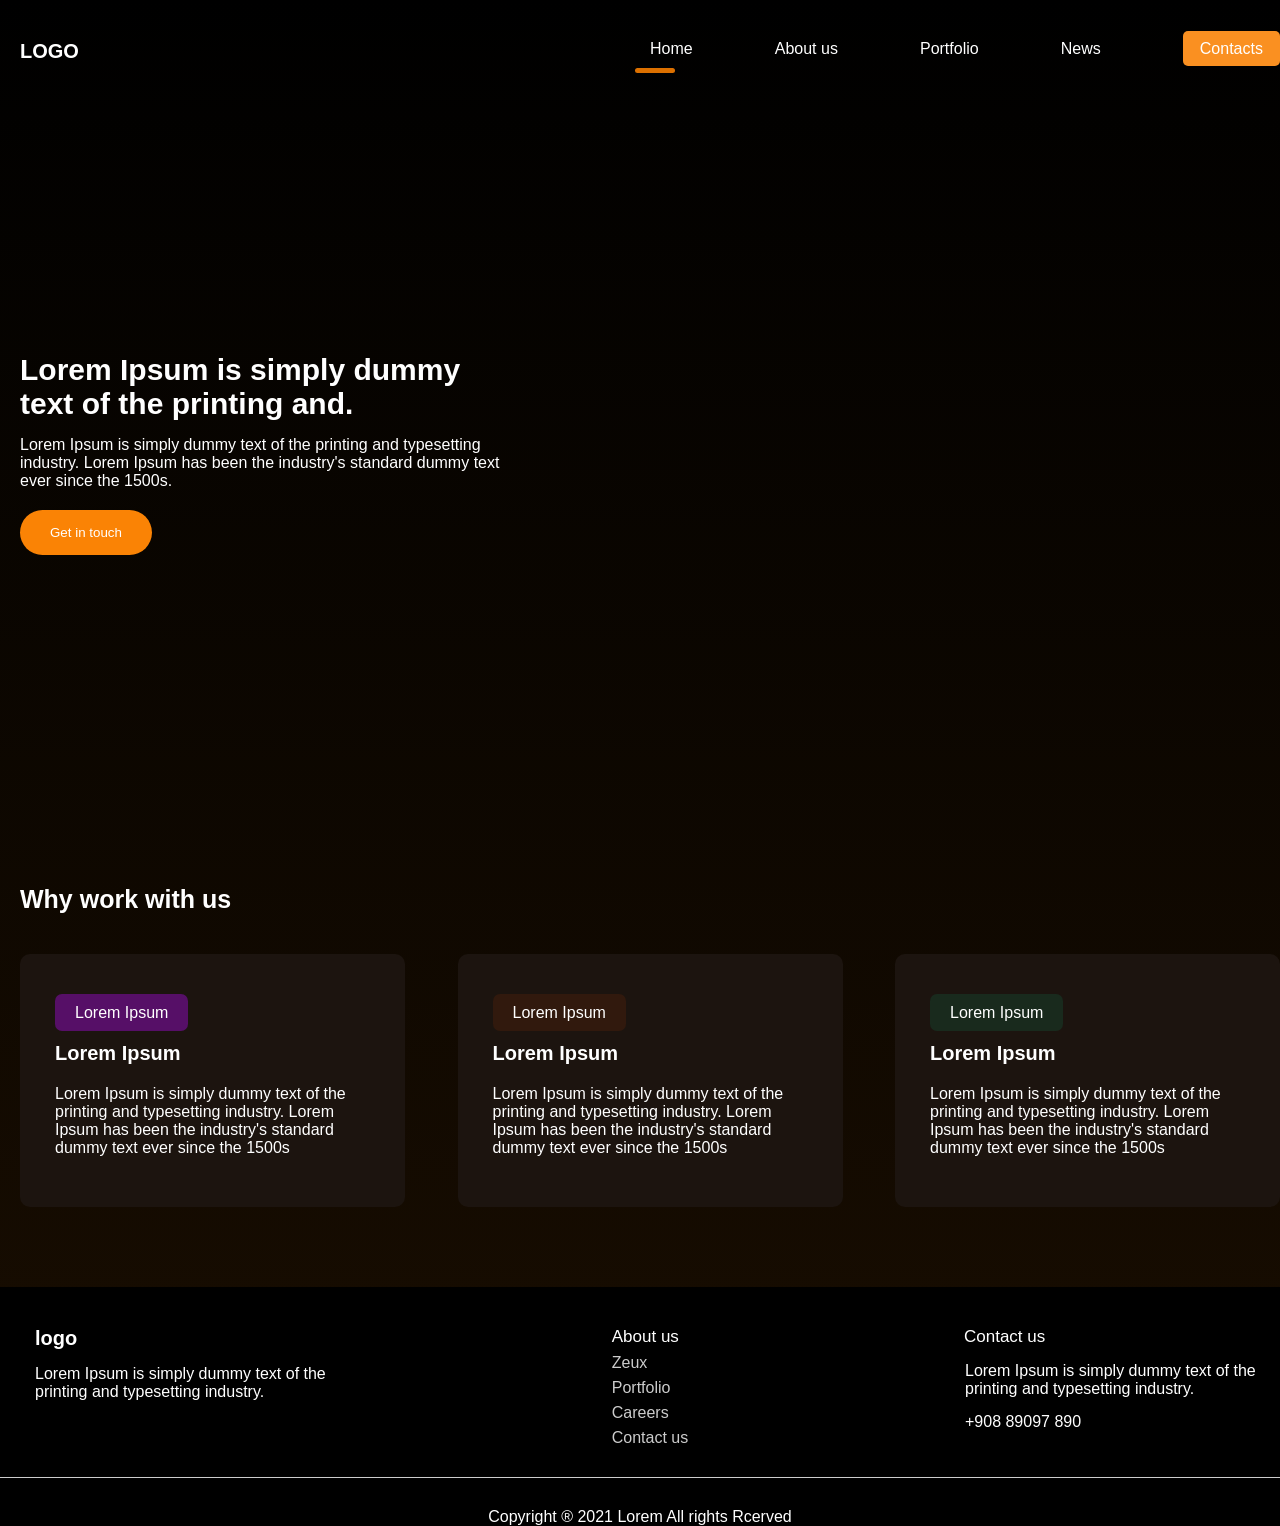
==== about.html @ 1804d72a "up" ====
<!DOCTYPE html>
<html lang="uk">
<head>
    <meta charset="UTF-8">
    <title>Me</title>
    <link rel="stylesheet" href="style.css">
</head>
<body>
<div class="wrapper">
    <header class="container">
        <span class="logo">logo</span>
        <nav>
            <ul>
                <li class="active"><a href="index.html">Home</a></li>
                <li><a href="about.html">About us</a></li>
                <li><a href="Portfolio.html">Portfolio</a></li>
                <li><a href="#">News</a></li>
                <li class="btn"><a href="contacts.html">Contacts</a></li>
            </ul>
        </nav>
    </header>

    <div class = "herro-about container">
        <div class = "info">
            <h1>Lorem Ipsum is simply dummy text of the printing and.</h1>
            <p>Lorem Ipsum is simply dummy text of the printing and typesetting industry. Lorem Ipsum has been the industry's standard dummy text ever since the 1500s.</p>
            <button class = "btn">Get in touch</button>
        </div>
        <img src="/img/Rectangle%206.png" alt="">
        <div class = "container word">
            <h2>Why work with us</h2>
            <div class = "blocks">
                <div class = "block">
                    <span class = "badge purpure">Lorem Ipsum</span>
                        <h3>Lorem Ipsum</h3>
                    <p>Lorem Ipsum is simply dummy text of the printing and typesetting industry. Lorem Ipsum has been the industry's standard dummy text ever since the 1500s</p>
                </div>
            <div class = "block">
                    <span class = "badge brown">Lorem Ipsum</span>
                        <h3>Lorem Ipsum</h3>
                    <p>Lorem Ipsum is simply dummy text of the printing and typesetting industry. Lorem Ipsum has been the industry's standard dummy text ever since the 1500s</p>
            </div>
                <div class = "block">
                    <span class = "badge green">Lorem Ipsum</span>
                        <h3>Lorem Ipsum</h3>
                    <p>Lorem Ipsum is simply dummy text of the printing and typesetting industry. Lorem Ipsum has been the industry's standard dummy text ever since the 1500s</p>
                </div>
            </div>
        </div>
    </div>
    <footer>
        <div class = "blocks container">
            <div>
                <span class="logo">logo</span>
                <p>Lorem Ipsum is simply dummy text of the printing and typesetting industry. </p>
            </div>
            <div>
                <h4>About us</h4>
                <ul>
                    <li>Zeux</li>
                    <li>Portfolio</li>
                    <li>Careers</li>
                    <li>Contact us</li>
                </ul>
            </div>
            <div class = "contact">
                <h4>Contact us</h4>
                <p>Lorem Ipsum is simply dummy text of the printing and typesetting industry. </p>
                <p>+908 89097 890</p>
            </div>
        </div>
        <hr>
        <p>Copyright ® 2021 Lorem All rights Rcerved</p>
    </footer>

</div>
</body>
</html>
---- style.css ----
body{
    font-family: 'Poppins', sans-serif;
    font-weight: 400;
    color: #fff;
    font-size: 16px;
    background: black;
}
*{
    margin: 0;
    padding: 0;
}

a{
    text-decoration: none;
}

img{
    max-width: 100%;
}

.wrapper{
    background: linear-gradient(180deg, rgba(0,0,0,1) 0%, rgba(26, 14, 1, 1) 100%);
    width: 100%;
    overflow-x: hidden;
}

.container{
    max-width: 1400px;
    margin: 0 auto;
    box-sizing: border-box;
    padding-top: 40px;
    padding-left: 20px;
}
.header{
    display: flex;
    justify-content: space-between;
    align-items: center;
    padding: 0 50px;
}

header .logo{
    text-transform: uppercase;
    font-size: 20px;
    font-weight: 800;
    padding-top: 20px;
}

.logo{
    padding-top: 50px;
}
header nav{
    float: right;
    width: 50%;
}

header nav ul{
    list-style: none;
    display: flex;
    justify-content: space-between;
    gap: 30px;
    width: 100%;
    z-index: 2;
    position: relative;
}

header nav ul li{
    display: inline-block;
}

header nav ul li a{
    color: white;
}

header nav ul li.active::after{
    content: '';
    display: block;
    width: 40px;
    height: 5px;
    background: #DC7000;
    border-radius: 10px;
    position: relative;
    top: 10px;
    left: -15px;
}
header nav ul li:not(.active):not(.btn) a:hover{
    border-bottom: 5px solid #DC7000;
}

header nav ul li.btn a, .email .block button{
    background: #FA9021;
    padding: 9px 17px;
    border-radius: 5px;
    transition: all 500ms ease;
}

header nav ul li.btn a:hover, .email .block button:hover{
    background: #a02604;
}

.hero--info {
    max-width: 500px;
    padding: 0 20px;
}


.hero{
    padding-bottom: 100px;
    position: relative;
    z-index: 1;
}

.herro--info{
    width: 400px;
    padding-top: 70px;

}

.herro--info h1{
    color: #ffffff;
    font-weight: 600;
    font-size: 40px;

}

.herro--info h2{
    color: #E87D0E;
    font-size: 20px;
    font-weight: 600;
    margin-bottom: 15px;
}

.herro--info p{
    font-weight: 1500;
    line-height: 170%;
    margin: 30px;

}

.herro--info .btn, .herro-about .info .btn{
    background: #FA8305;
    color: #fff;
    border-radius: 50px;
    padding: 15px 30px;
    border: 0;
    transition: all 500ms ease;
    margin-top: 20px;
}

.herro--info .btn:hover, .herro-about .info .btn:hover{
    cursor: pointer;
    transform: scale(1.1);
}

.hero img{
    position: absolute;
    top: -150px;
    right: 0;
    padding-top: 80px;
}

.trending{
    padding-top: 50px;
}

.trending h3{
    font-weight: 600;
    font-size: 31px;
}

.trending .see-all{
    color: white;
    background: #25211D;
    border-radius: 5px;
    padding: 12px 23px;
    float: right;
    display: block;
    transition: all 500ms ease;
}

.trending .see-all:hover{
    transform: scale(1.1);
}

.trending .games{
    display: flex;
    justify-content: space-between;
    width: 100%;
    padding: 50px 0;
}

.trending .games span{
    display: block;
    text-align: center;
    margin-top: 20px;
}

.trending .games span img{
    position: relative;
    top: 5px;
    margin-right: 7px;
}

.big_text {
    padding: 50px 0;
    font-size: 35px;
    font-weight: 600;
    text-align: center;
    width: 800px;
}

.banner {
    padding: 80px 0;
}

.banner h3{
    font-size: 30px;
    font-weight: 600;
    margin-bottom: 30px;
}

.banner p{
    line-height: 170%;
    margin-bottom: 30px;
    width: 550px;
}

.banner img {
    width: 100%;
    margin-bottom: 30px;
}

.features{
    background: url("/img/Rectangle 5.png") no-repeat center center fixed;
    background-size: cover;
    padding: 80px 0;
}

.features h1{
    margin-bottom: 20px;
    text-align: center;
    max-width: 800px;
    margin-left: auto;
    margin-right: auto;
}

.features .text p{
    text-align: center;
    max-width: 800px;
    margin-left: 285px;
    margin-top: 30px;
    margin-bottom: 80px;
    font-size: 13px;
}

.features .info{
    display: flex;
    justify-content: center;
    flex-wrap: wrap;
}

.features .info .block{
    text-align: center;
    width: 20%;
    margin: 30px 2%;
}

.features .info .block img{
    margin-bottom: 15px;
}

.features .info{
    display: flex;
    justify-content: center;
    flex-wrap: wrap;
}

.features .info .block{
    text-align: center;
    width: 25%;
    margin: 20px 0;
}

.projects{
    padding: 100px 0;
}

.projects h3{
    font-size: 30px;
    text-align: center;
}

.projects p{
    margin: 40px 0;
    text-align: center;
}

.projects .images {
    display: flex;
    justify-content: space-around;
    margin-bottom: 25px;
}

.projects .see-all{
    color: white;
    background: #25211D;
    border-radius: 5px;
    padding: 12px 23px;
    float: left;
    display: block;
    transition: all 500ms ease;
    margin-left: 660px;
    margin-top: 30px;
}

.projects .see-all:hover{
    transform: scale(1.1);
}

.email{
    padding-bottom: 120px;
}

.email h3{
    margin-top: 60px;
    font-size:  30px;
}

.email .block{
    background: #1C140F;
    margin-top: 30px;
    border-radius: 10px;
    padding: 40px 3%;
    width: 94%;
    display: flex;
    justify-content: space-between;
    align-items: center;
}

.email .block h4{
    font-size: 30px;
    font-weight: 500;
    margin-bottom: 5px;
}

.email .block p{
    width: 500px;
    margin-top: 20px;
    margin-bottom: 30px;
}

.email .block input{
    background: white;
    outline: none;
    bobrder: 0;
    border-radius: 5px;
    width: 380px;
    font-family: 'Poppins', sans-serif;
    font-weight: 400;
    height: 32px;
    position: relative;
    right: -90px;
    z-index: 1;
    padding-right: 100px;
}

.email .block input::placeholder{
    color: #898989;
}

.email .block button{
    cursor: pointer;
    border: 0;
    z-index: 2;
    position: relative;
    color: white;
}
.herro-about {
    position: relative;
}
.herro-about img{
    position: absolute;
    right: -110px;
    top: +70px;
    border-radius: 10px;
}
.word{
    padding: 80px 0;
}

.word h2{
    font-size: 25px;
    margin-bottom: 40px;
}

.word .blocks{
    display: flex;
    justify-content: space-between;
}

.word .blocks .block{
    width: 25%;
    border-radius: 10px;
    padding: 50px 35px;
    background: #1C140F;
}
.word .blocks .block h3{
    font-size: 20px;
    margin: 20px 0;
}
.word .blocks .block .badge{
    border-radius: 7px;
    padding: 10px 20px;
}
.word .blocks .block .purpure{
    background: #560F67;
}

.word .blocks .block .brown{
    background: #31190D;
}

.word .blocks .block .green{
    background: #192A1D;
}
.herro-about .info{
    width: 100%;
    padding: 250px 0;
}

.herro-about .info p{
    width: 500px;
}
.herro-about .info h1{
    margin-bottom: 15px;
    font-size: 30px;
    width: 500px;
}

.herro-about .info .btv{
    margin-top: 20px;
}

.hero-contacts h1{
    text-align: center;
    margin-top: 70px;
    margin-bottom: 30px;
    font-size: 33px;
}

.hero-contacts p{
    text-align: center;
}

.hero-contacts img{
    width: 80%;
    margin: 80px 130px;
}

.feedback{
    padding: 70px 70px;
    background: #1C140F;
}
.feedback h2{
    text-align: center;
    font-size: 30px;
    font-weight: 500;
}

.feedback p{
    text-align: center;
    margin-top: 10px;
}

.feedback form{
    margin: 80px auto;
    width: 600px;
}

.feedback form .inline{
    display: flex;
    justify-content: space-between;
}
.feedback form .inline>div{
    width: 50%;
}

.feedback form lable{
    color: #4F4F4F;
    font-size: 14px;
    width: 90%;
}
.feedback form .email1{
    width: 90%;
}
.feedback form input,
.feedback form textarea{
    background: #2C2420;
    border-radius: 10px;
    border: 1px solid #CECECE;
    display: block;
    padding: 15px 10px;
    outline: none;
    color: #fff;
    margin-bottom: 20px;
    margin-top: 7px;
    width: 80%;
}
.feedback form textarea{
    resize: none;
    height: 200px;
}

.feedback form button{
    background: #DC7000;
    border-radius: 5px;
    border: 0;
    float: right;
    cursor: pointer;
    color: #fff;
    padding: 15px 35px;
    margin: 0 40px;
}
.feedback form button:hover{
    background: #b01414;
}
.feedback form .one-line{
    width: 90%;
}
.starter {
    text-align: center;
    padding-top: 110px;
}
.starter .z{
    color: #DC7000;
}
.starter .z:hover{
    color: #a02604;
}
.starter .col{
    margin-left: 10px;
}
.starter .main{
    margin: 30px auto;
}
.starter .main p{
    margin: 25px 30px;
}
.starter .blocks{
    display: flex;
    background: #1C140F;
    width: 55%;
    border-radius: 10px;
    padding: 70px 35px;
    margin-left: 350px;
}
.starter .blocks .block1{
    border-right: 2px solid #CECECE;
    display: flex;
    width: 60%;
    margin-left: 80px;
}
.starter .blocks .vertical-line{
    display: flex;
}
.starter .blocks .block1 div{
    margin-left: 20px;
}
.starter .blocks .block3 div h2{
    margin-left: -20px;
}
.starter .blocks .block2 div h2{
    margin-left: -27px;
}
.starter .blocks .block1 div h2{
    margin-left: -7px;
}
.starter .blocks .block2{
    border-right: 1px solid #CECECE;
    display: flex;
    width: 60%;
    margin-left: 80px;
}

.starter .blocks .block2 div{
    margin-left: 20px;
}

.starter .blocks .block3{
    display: flex;
    width: 60%;
    margin-left: 80px;
}
.starter .blocks .block3 div{
    margin-left: 20px;
    display: block;
}

.center .block1{
    display: flex;
    width: 100%;
    margin: 120px 270px;
}
.center .block1 .block{
    margin-left: 50px;

}
.center .block1 .block l{
    display: flex;
    margin-top: 30px;
}
.center .block1 .block l img{
    margin-right: 10px;
}
.center .block1 h1{
    font-size: 27px;
    line-height: 40px;
    width: 50%;
}
.center .block1 p{
    width: 60%;
    margin-top: 20px;
    font-size: 14px;
    color: #ffffff;
}

.center .block2 {
    display: flex;
    width: 69%;
    margin-top: 140px;
    padding-left: 270px;
}
.center .block2 .block h2{
    font-size: 30px;
    line-height: 40px;
}

.center .block2 p{
    width: 70%;
    margin-bottom: 20px;
    margin-top: 40px;
    font-size: 17px;
}
.center .block2 h2{
    width: 70%;
}
git add .
.center .block2 button{
    background: #DC7000;
    color: #fff;
    margin-right: 600px;
    margin-top: 50px;
    padding: 13px 40px;
    white-space: nowrap;
}

.center .block2 button:hover{
    background: #b01414;
}
footer{
    background: black;
}

footer .blocks{
    display: flex;
    justify-content: space-between;
}

footer .blocks p{
    width: 300px;
    margin: 15px;
}
footer .blocks h4{
    font-weight: 500;
    font-size: 17px;
}

footer .blocks .contact h4{
    margin-left: 14px;
}
footer .blocks ul{
    list-style: none;
}

footer .blocks ul li{
    margin-top: 7px;
    opacity: 0.8;
}
footer .blocks .logo{
    font-size: 20px;
    margin-left: 15px;
    font-weight: bold;
}

footer hr{
    margin: 30px 0;
    border: 0;
    height: 0.8px;
    background: #ccc;
}

footer > p{
    text-align: center;
}
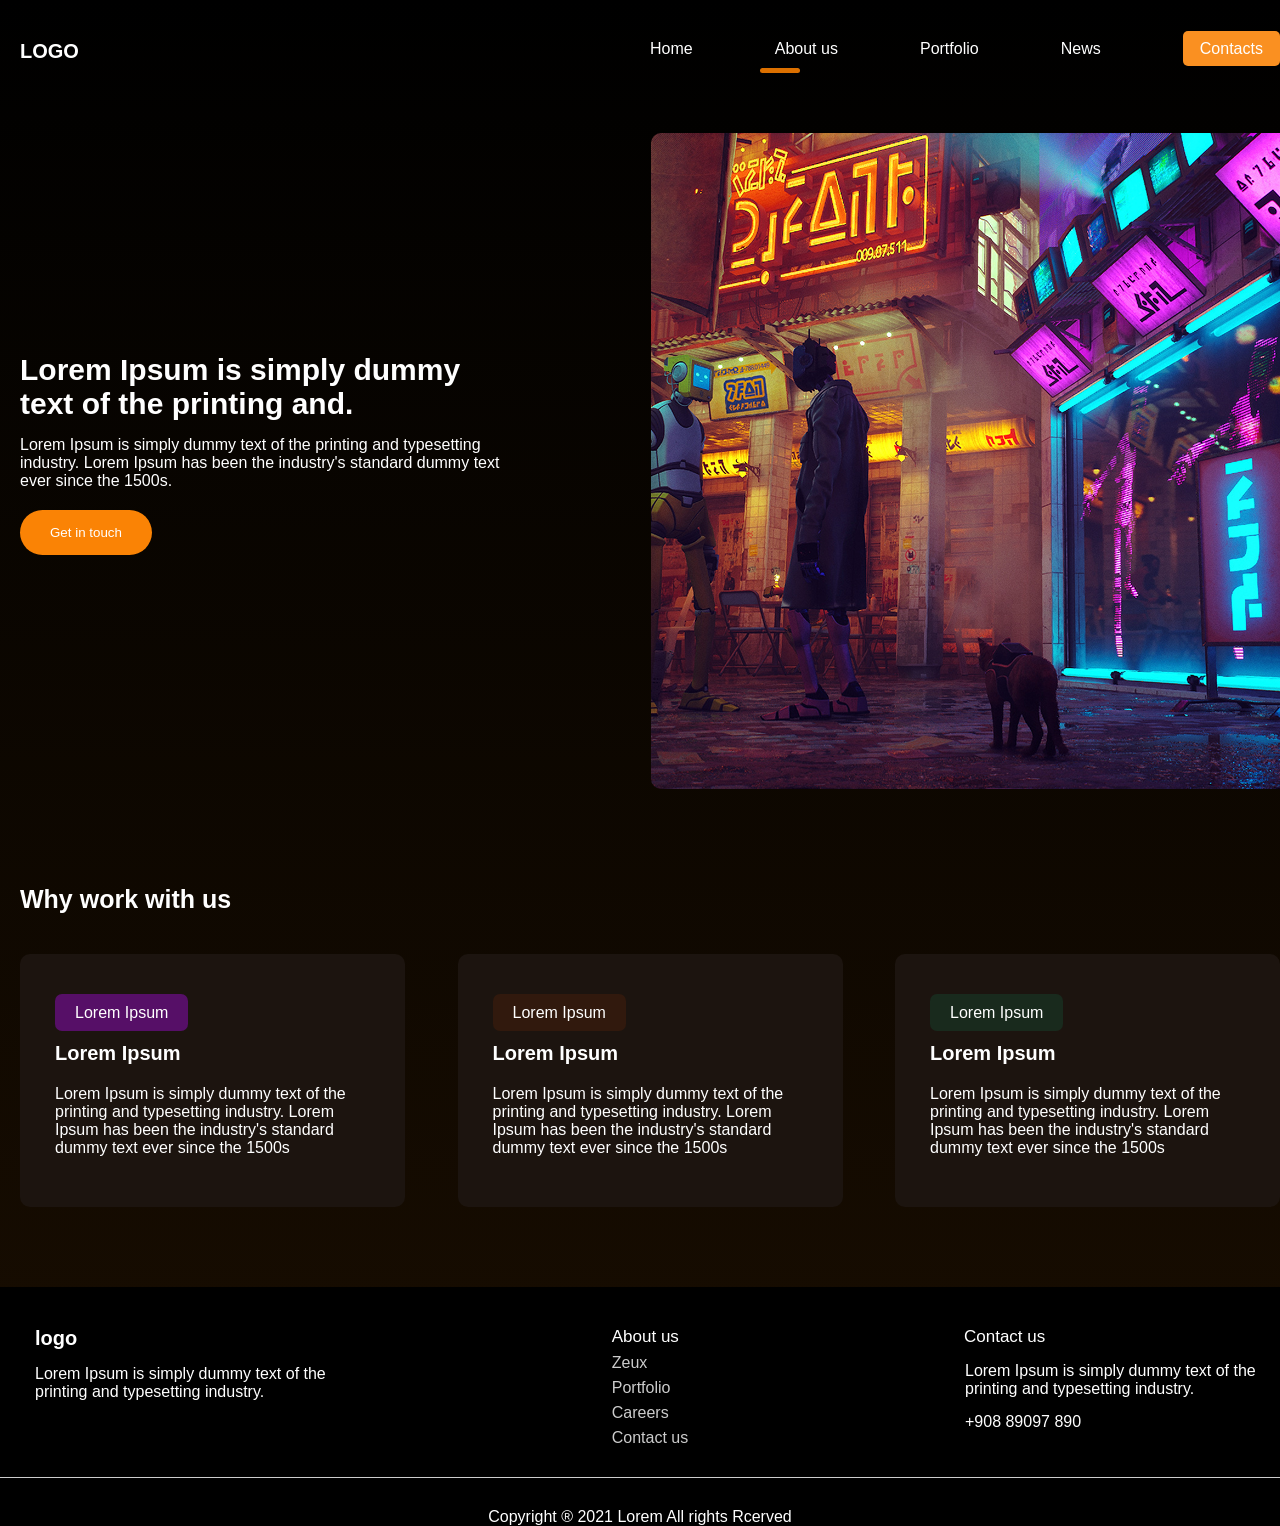
==== commit 19c1dfcb: "Merge remote-tracking branch 'origin/master'" ====
--- a/about.html
+++ b/about.html
@@ -11,8 +11,8 @@
         <span class="logo">logo</span>
         <nav>
             <ul>
-                <li class="active"><a href="index.html">Home</a></li>
-                <li><a href="about.html">About us</a></li>
+                <li><a href="index.html">Home</a></li>
+                <li class="active"><a href="about.html">About us</a></li>
                 <li><a href="Portfolio.html">Portfolio</a></li>
                 <li><a href="#">News</a></li>
                 <li class="btn"><a href="contacts.html">Contacts</a></li>
@@ -26,7 +26,7 @@
             <p>Lorem Ipsum is simply dummy text of the printing and typesetting industry. Lorem Ipsum has been the industry's standard dummy text ever since the 1500s.</p>
             <button class = "btn">Get in touch</button>
         </div>
-        <img src="/img/Rectangle%206.png" alt="">
+        <img src="Rectangle-6.png" alt="">
         <div class = "container word">
             <h2>Why work with us</h2>
             <div class = "blocks">
--- a/style.css
+++ b/style.css
@@ -230,7 +230,7 @@
 }
 
 .features{
-    background: url("/img/Rectangle 5.png") no-repeat center center fixed;
+    background: url("Rectangle-5.png") no-repeat center center fixed;
     background-size: cover;
     padding: 80px 0;
 }
@@ -361,6 +361,7 @@
     right: -90px;
     z-index: 1;
     padding-right: 100px;
+    padding-top: 0.5px;
 }
 
 .email .block input::placeholder{
@@ -624,8 +625,8 @@
 }
 
 .center .block2 {
-    display: flex;
-    width: 69%;
+    width: 60%;
+    display: flex;
     margin-top: 140px;
     padding-left: 270px;
 }
@@ -633,17 +634,20 @@
     font-size: 30px;
     line-height: 40px;
 }
-
+.center .block2 img{
+    margin-left: -30px;
+}
 .center .block2 p{
     width: 70%;
     margin-bottom: 20px;
     margin-top: 40px;
     font-size: 17px;
+    line-height: 22px;
 }
 .center .block2 h2{
     width: 70%;
 }
-git add .
+
 .center .block2 button{
     background: #DC7000;
     color: #fff;
@@ -656,6 +660,37 @@
 .center .block2 button:hover{
     background: #b01414;
 }
+
+.center .block3{
+    display: flex;
+    width: 86%;
+    padding-left: 270px;
+    margin-top: 150px;
+}
+
+.center .block3 .block{
+    margin-left: 110px;
+}
+.center .block3 p{
+    width: 70%;
+    margin-bottom: 20px;
+    margin-top: 40px;
+    font-size: 17px;
+    line-height: 25px;
+}
+
+.center .block3 button{
+    background: #DC7000;
+    color: #fff;
+    margin-right: 600px;
+    margin-top: 190px;
+    padding: 13px 40px;
+    white-space: nowrap;
+}
+
+.center .block3 button:hover{
+    background: #b01414;
+}
 footer{
     background: black;
 }
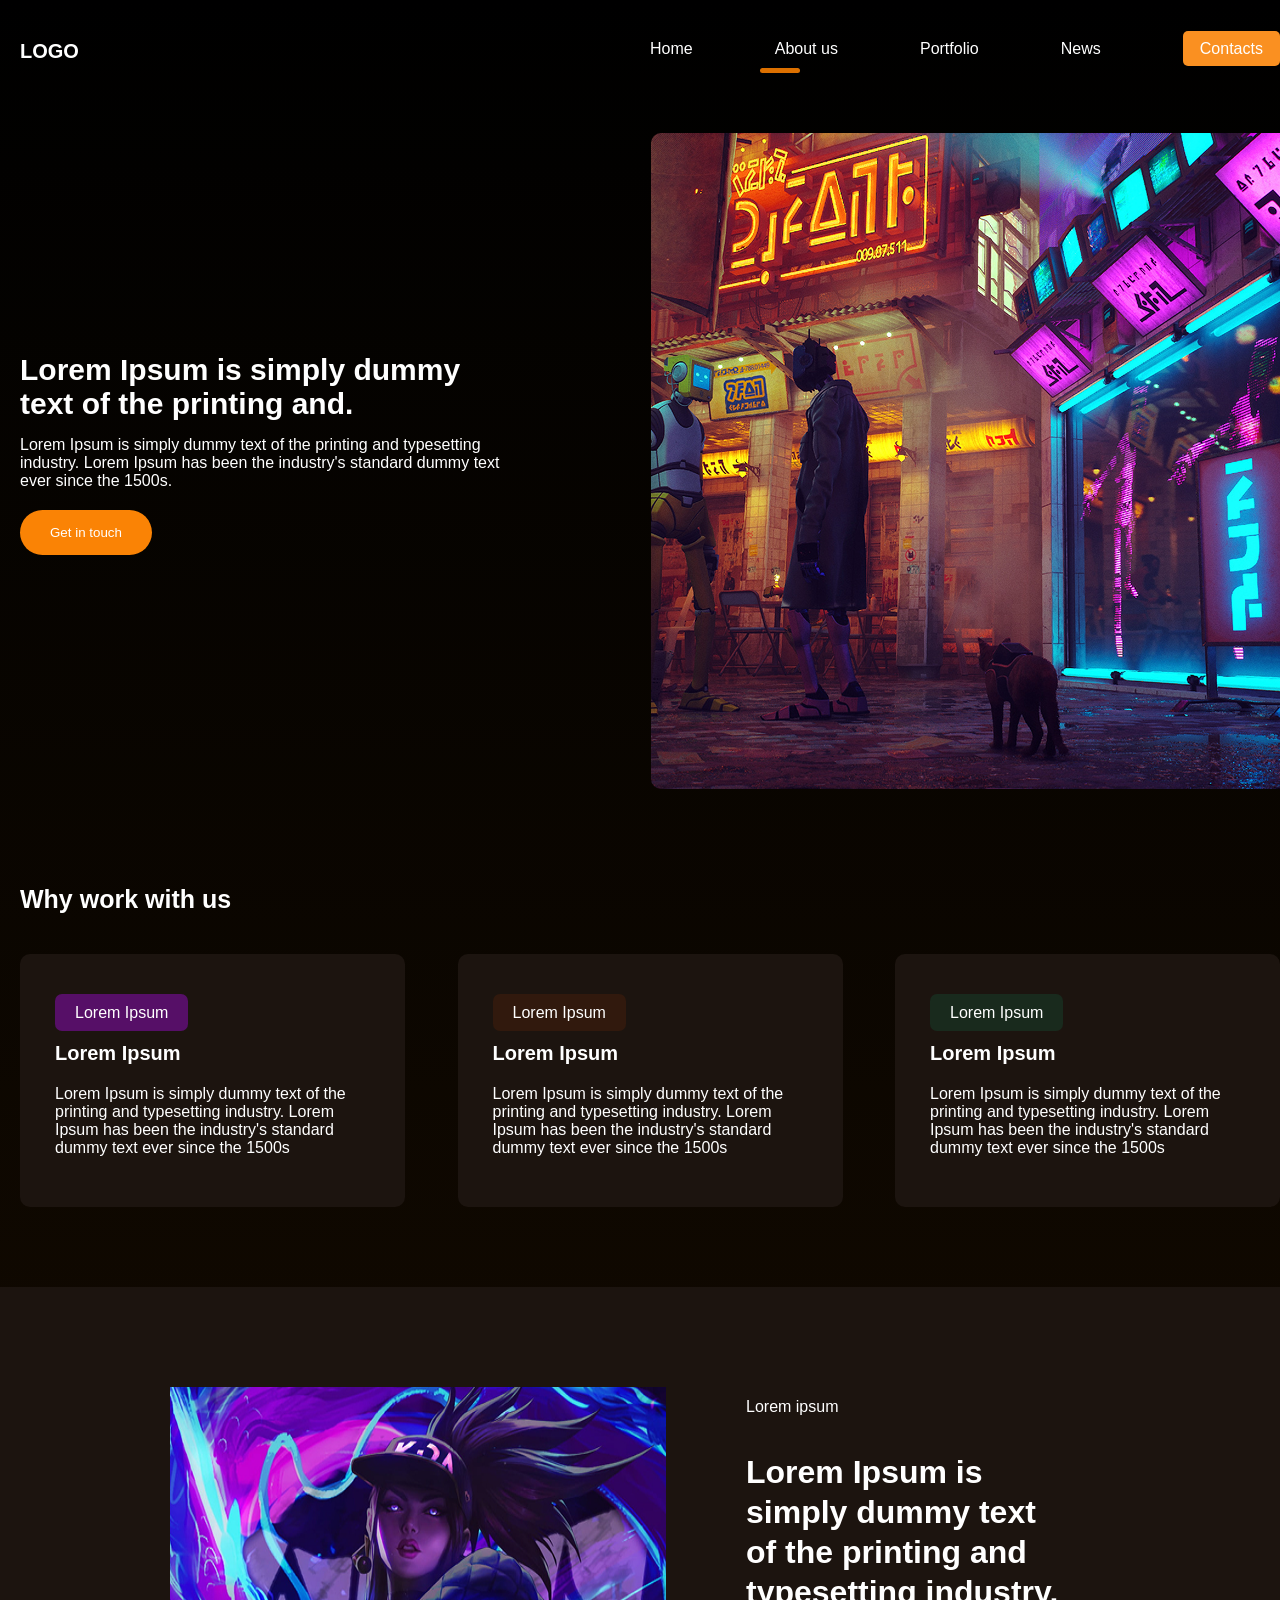
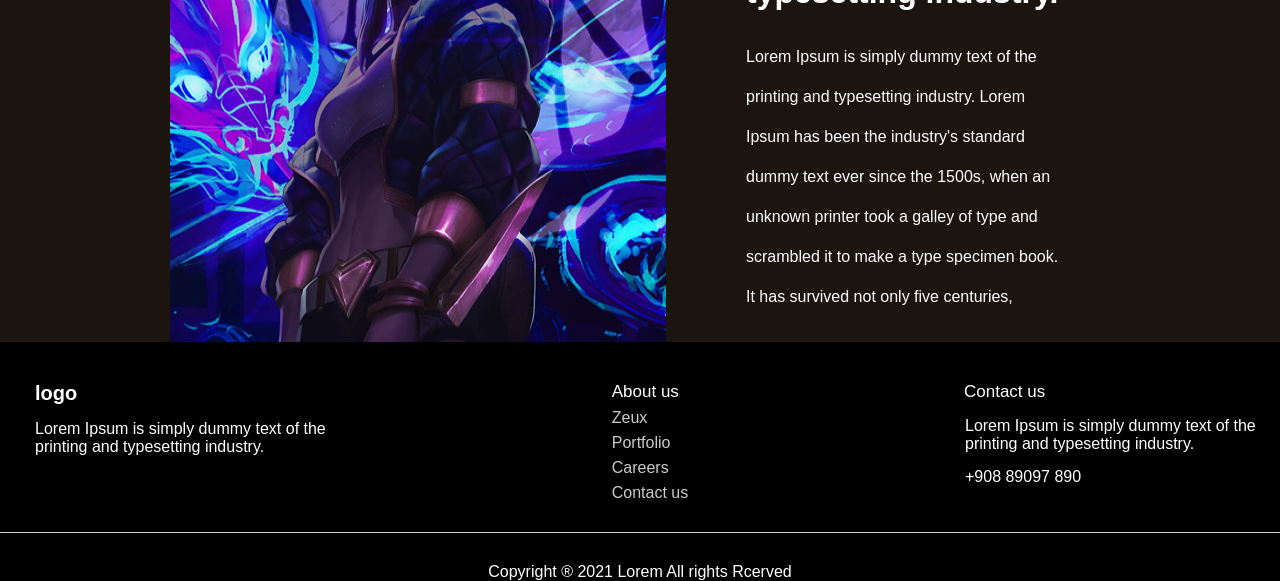
==== commit c7124f9f: "Merge remote-tracking branch 'origin/master'" ====
--- a/about.html
+++ b/about.html
@@ -26,27 +26,40 @@
             <p>Lorem Ipsum is simply dummy text of the printing and typesetting industry. Lorem Ipsum has been the industry's standard dummy text ever since the 1500s.</p>
             <button class = "btn">Get in touch</button>
         </div>
-        <img src="Rectangle-6.png" alt="">
+        <img src="/img/Rectangle-6.png" alt="">
         <div class = "container word">
             <h2>Why work with us</h2>
             <div class = "blocks">
                 <div class = "block">
                     <span class = "badge purpure">Lorem Ipsum</span>
-                        <h3>Lorem Ipsum</h3>
+                    <h3>Lorem Ipsum</h3>
                     <p>Lorem Ipsum is simply dummy text of the printing and typesetting industry. Lorem Ipsum has been the industry's standard dummy text ever since the 1500s</p>
                 </div>
-            <div class = "block">
+                <div class = "block">
                     <span class = "badge brown">Lorem Ipsum</span>
-                        <h3>Lorem Ipsum</h3>
+                    <h3>Lorem Ipsum</h3>
                     <p>Lorem Ipsum is simply dummy text of the printing and typesetting industry. Lorem Ipsum has been the industry's standard dummy text ever since the 1500s</p>
-            </div>
+                </div>
                 <div class = "block">
                     <span class = "badge green">Lorem Ipsum</span>
-                        <h3>Lorem Ipsum</h3>
+                    <h3>Lorem Ipsum</h3>
                     <p>Lorem Ipsum is simply dummy text of the printing and typesetting industry. Lorem Ipsum has been the industry's standard dummy text ever since the 1500s</p>
                 </div>
             </div>
         </div>
+    </div>
+    <div class = "content next">
+        <div class="center">
+        <img src="/img/Rectangle-28.png">
+        <div class = "text">
+            <p>Lorem ipsum</p>
+            <h1>Lorem Ipsum is simply dummy text of the printing and typesetting industry. </h1>
+            <p>Lorem Ipsum is simply dummy text of the printing and typesetting industry. Lorem Ipsum has been the industry's standard dummy text ever since the 1500s, when an unknown printer took a galley of type and scrambled it to make a type specimen book. It has survived not only five centuries,</p>
+        </div>
+        </div>
+    </div>
+    <div class = "content Team">
+
     </div>
     <footer>
         <div class = "blocks container">
--- a/style.css
+++ b/style.css
@@ -230,7 +230,7 @@
 }
 
 .features{
-    background: url("Rectangle-5.png") no-repeat center center fixed;
+    background: url("/img/Rectangle-5.png") no-repeat center center fixed;
     background-size: cover;
     padding: 80px 0;
 }
@@ -691,6 +691,29 @@
 .center .block3 button:hover{
     background: #b01414;
 }
+
+.next {
+    width: 100%;
+    background: #1C140F;
+    padding-left: 20px;
+}
+.next .center{
+    padding-left: 150px;
+    padding-top: 100px;
+    display: flex;
+    width: 70%;
+}
+
+.next .center .text{
+    margin-left: 80px;
+    line-height: 40px;
+}
+.next .center .text h8,
+.next .center .text p,
+.next .center .text h1{
+    margin-bottom: 25px;
+}
+
 footer{
     background: black;
 }
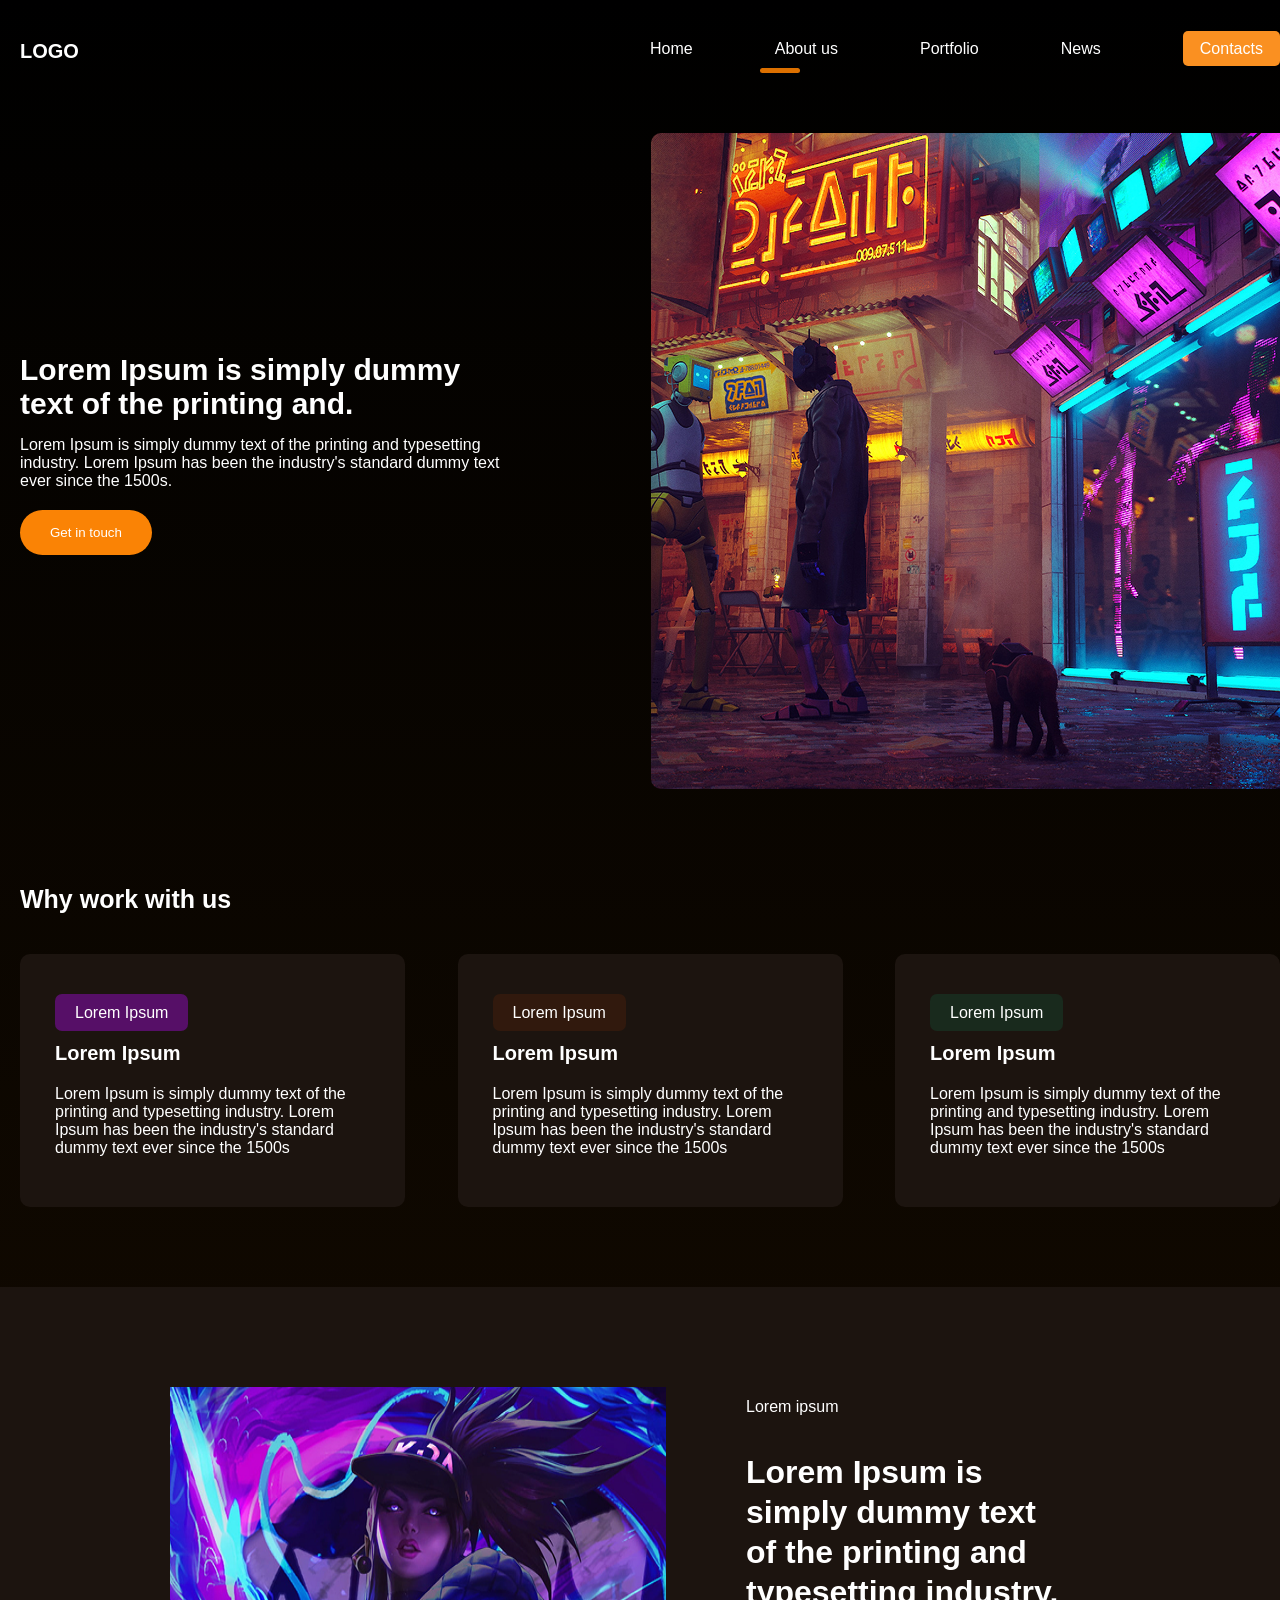
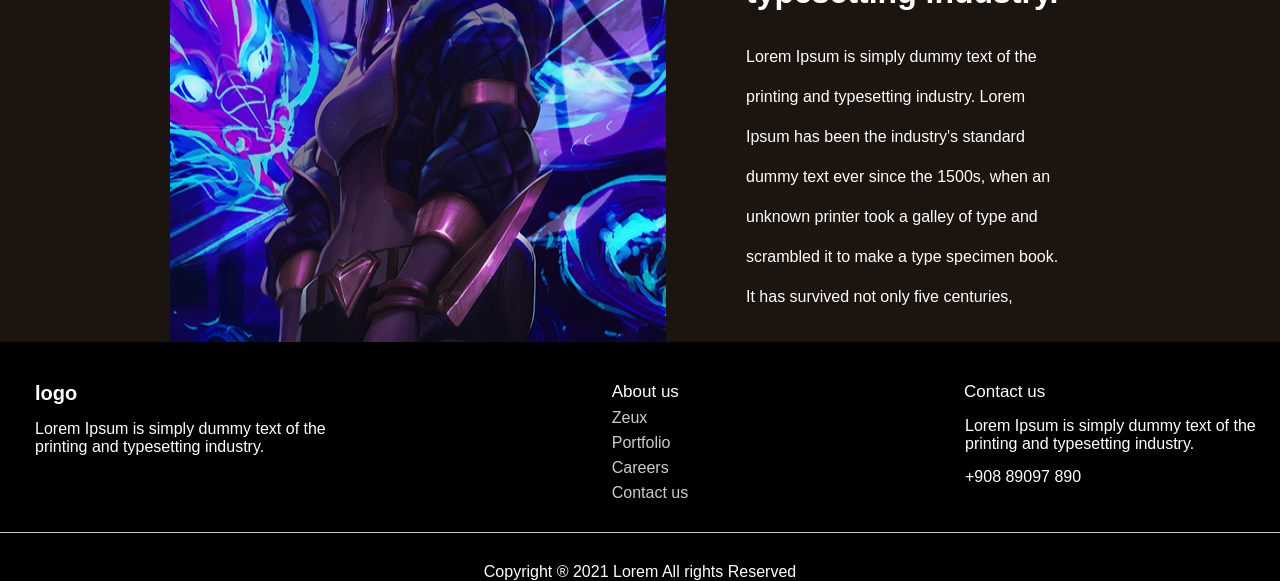
==== commit 5a009855: "Merge remote-tracking branch 'origin/master'" ====
--- a/about.html
+++ b/about.html
@@ -20,49 +20,52 @@
         </nav>
     </header>
 
-    <div class = "herro-about container">
-        <div class = "info">
+    <div class="herro-about container">
+        <div class="info">
             <h1>Lorem Ipsum is simply dummy text of the printing and.</h1>
             <p>Lorem Ipsum is simply dummy text of the printing and typesetting industry. Lorem Ipsum has been the industry's standard dummy text ever since the 1500s.</p>
-            <button class = "btn">Get in touch</button>
+            <button class="btn">Get in touch</button>
         </div>
-        <img src="/img/Rectangle-6.png" alt="">
-        <div class = "container word">
+        <img src="./img/Rectangle-6.png" alt="">
+
+        <div class="container word">
             <h2>Why work with us</h2>
-            <div class = "blocks">
-                <div class = "block">
-                    <span class = "badge purpure">Lorem Ipsum</span>
+            <div class="blocks">
+                <div class="block">
+                    <span class="badge purpure">Lorem Ipsum</span>
                     <h3>Lorem Ipsum</h3>
                     <p>Lorem Ipsum is simply dummy text of the printing and typesetting industry. Lorem Ipsum has been the industry's standard dummy text ever since the 1500s</p>
                 </div>
-                <div class = "block">
-                    <span class = "badge brown">Lorem Ipsum</span>
+                <div class="block">
+                    <span class="badge brown">Lorem Ipsum</span>
                     <h3>Lorem Ipsum</h3>
                     <p>Lorem Ipsum is simply dummy text of the printing and typesetting industry. Lorem Ipsum has been the industry's standard dummy text ever since the 1500s</p>
                 </div>
-                <div class = "block">
-                    <span class = "badge green">Lorem Ipsum</span>
+                <div class="block">
+                    <span class="badge green">Lorem Ipsum</span>
                     <h3>Lorem Ipsum</h3>
                     <p>Lorem Ipsum is simply dummy text of the printing and typesetting industry. Lorem Ipsum has been the industry's standard dummy text ever since the 1500s</p>
                 </div>
             </div>
         </div>
     </div>
-    <div class = "content next">
+
+    <div class="content next">
         <div class="center">
-        <img src="/img/Rectangle-28.png">
-        <div class = "text">
-            <p>Lorem ipsum</p>
-            <h1>Lorem Ipsum is simply dummy text of the printing and typesetting industry. </h1>
-            <p>Lorem Ipsum is simply dummy text of the printing and typesetting industry. Lorem Ipsum has been the industry's standard dummy text ever since the 1500s, when an unknown printer took a galley of type and scrambled it to make a type specimen book. It has survived not only five centuries,</p>
-        </div>
+            <img src="./img/Rectangle-28.png" alt="">
+            <div class="text">
+                <p>Lorem ipsum</p>
+                <h1>Lorem Ipsum is simply dummy text of the printing and typesetting industry. </h1>
+                <p>Lorem Ipsum is simply dummy text of the printing and typesetting industry. Lorem Ipsum has been the industry's standard dummy text ever since the 1500s, when an unknown printer took a galley of type and scrambled it to make a type specimen book. It has survived not only five centuries,</p>
+            </div>
         </div>
     </div>
-    <div class = "content Team">
 
+    <div class="content Team">
     </div>
+
     <footer>
-        <div class = "blocks container">
+        <div class="blocks container">
             <div>
                 <span class="logo">logo</span>
                 <p>Lorem Ipsum is simply dummy text of the printing and typesetting industry. </p>
@@ -76,16 +79,15 @@
                     <li>Contact us</li>
                 </ul>
             </div>
-            <div class = "contact">
+            <div class="contact">
                 <h4>Contact us</h4>
                 <p>Lorem Ipsum is simply dummy text of the printing and typesetting industry. </p>
                 <p>+908 89097 890</p>
             </div>
         </div>
         <hr>
-        <p>Copyright ® 2021 Lorem All rights Rcerved</p>
+        <p>Copyright ® 2021 Lorem All rights Reserved</p>
     </footer>
-
 </div>
 </body>
 </html>
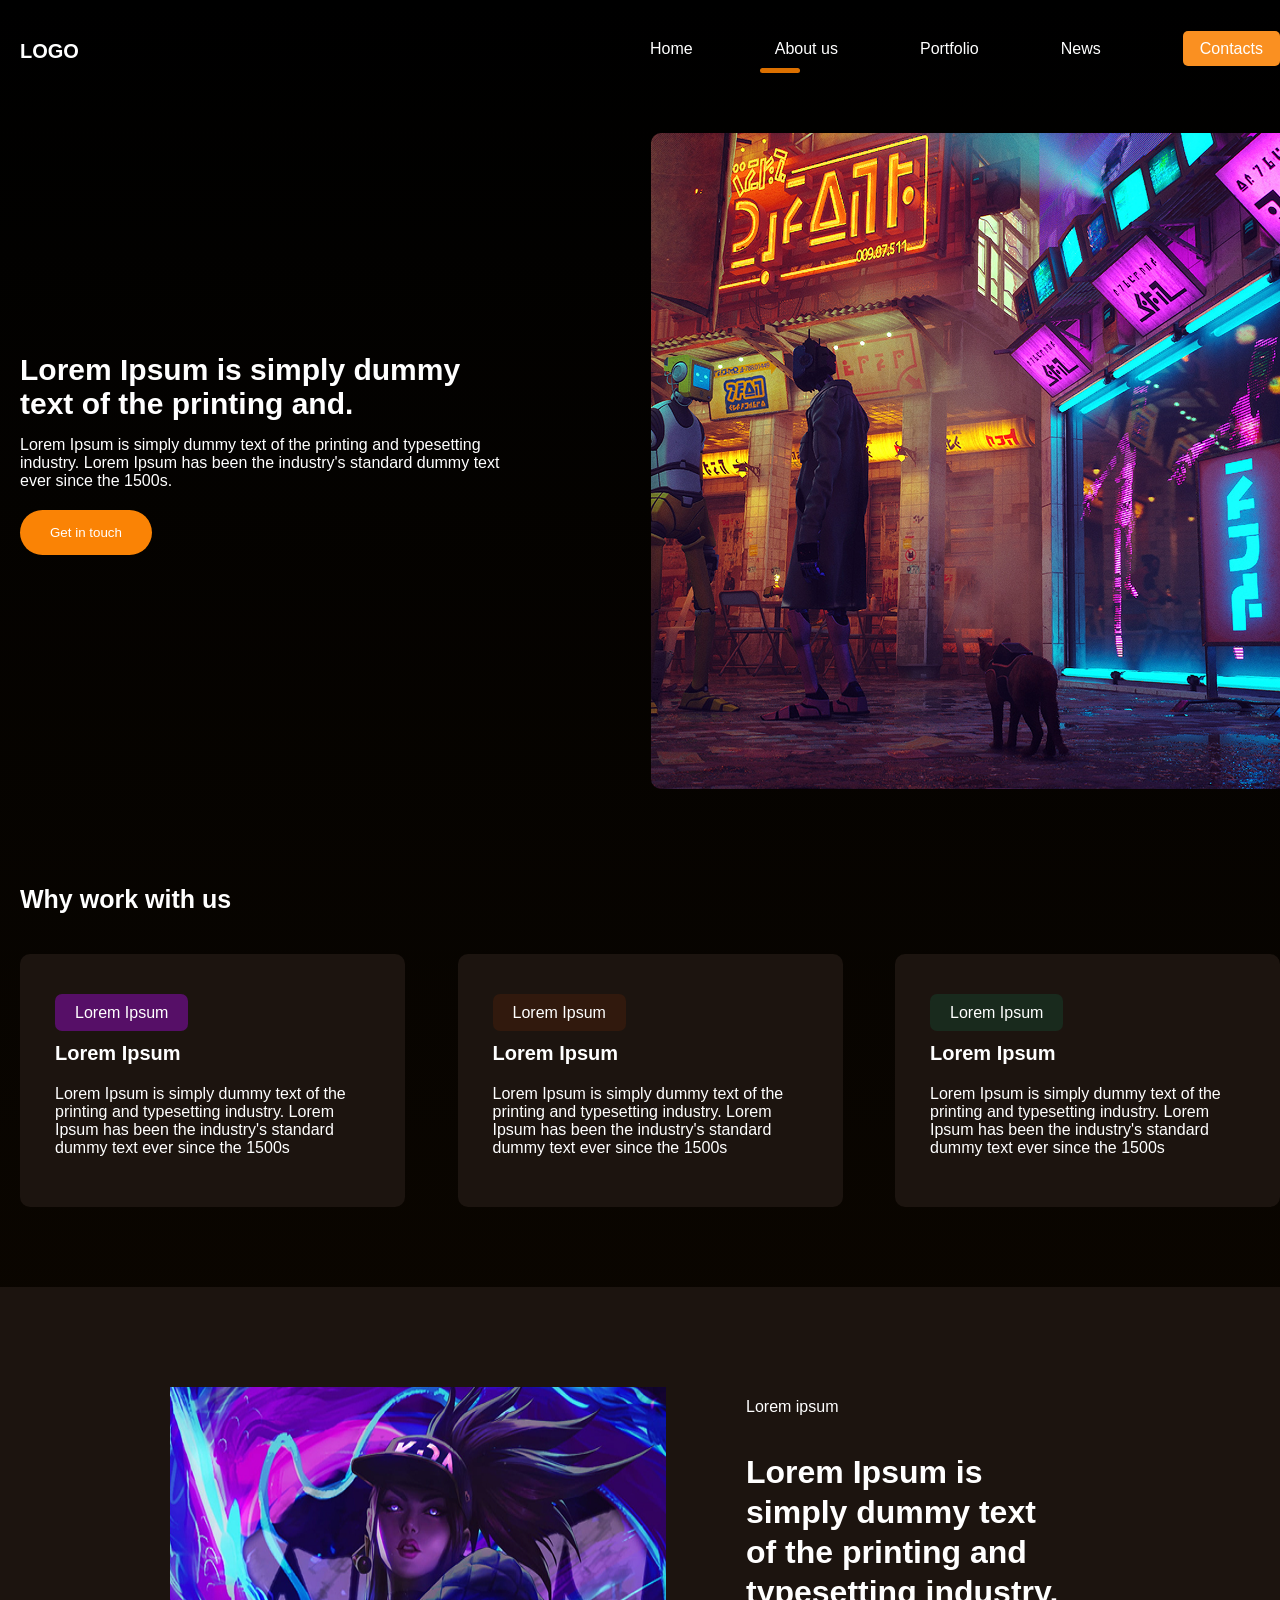
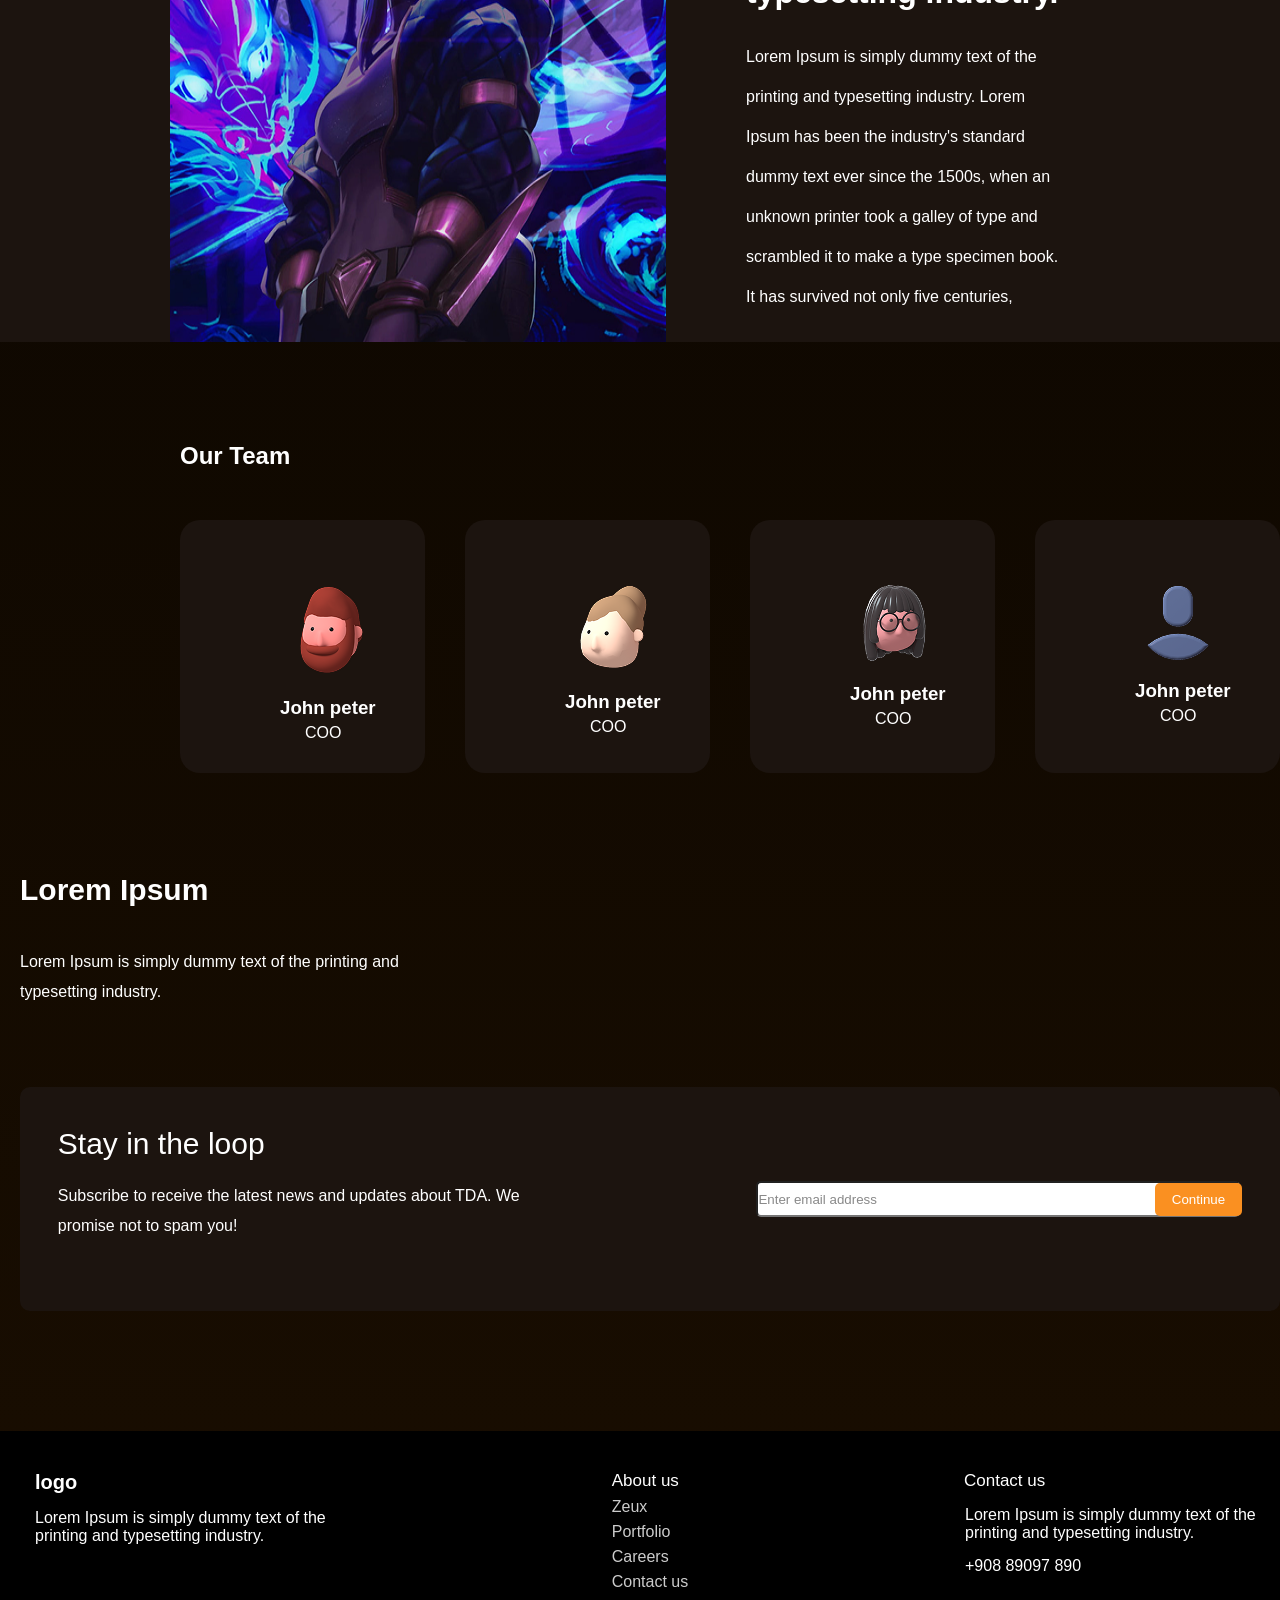
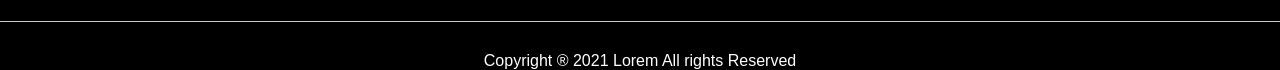
==== commit a8c5557a: "Merge remote-tracking branch 'origin/master'" ====
--- a/about.html
+++ b/about.html
@@ -61,9 +61,56 @@
         </div>
     </div>
 
-    <div class="content Team">
+    <div class="content team">
+        <h2>Our Team</h2>
+        <div class = "blocks">
+            <div class = "block1">
+                <div class = "block">
+                <img src = "./img/Beverly-1.png">
+                <h3>John peter</h3>
+                <p>COO</p>
+                </div>
+            </div>
+            <div class = "block2">
+                <div class = "block">
+                <img src = "./img/Beverly-2.png">
+                <h3>John peter</h3>
+                <p>COO</p>
+                </div>
+            </div>
+
+            <div class = "block3">
+                <div class = "block">
+                <img src = "./img/Beverly-3.png">
+                <h3>John peter</h3>
+                <p>COO</p>
+                </div>
+            </div>
+
+            <div class = "block4">
+                <div class = "block">
+                <img src = "./img/Beverly-4.png">
+                <h3>John peter</h3>
+                <p>COO</p>
+                </div>
+            </div>
+        </div>
     </div>
 
+    <div class = "container email">
+        <h3>Lorem Ipsum</h3>
+        <p>Lorem Ipsum is simply dummy text of the printing and typesetting industry. </p>
+        <div class = "block">
+            <div>
+                <h4>Stay in the loop</h4>
+                <p>Subscribe to receive the latest news and updates about TDA. We promise not to spam you! </p>
+            </div>
+            <div>
+                <input type="email" id = "emailField" placeholder="Enter email address">
+                <button onclick="checkEmail()">Continue</button>
+            </div>
+        </div>
+    </div>
     <footer>
         <div class="blocks container">
             <div>
--- a/style.css
+++ b/style.css
@@ -334,6 +334,13 @@
     display: flex;
     justify-content: space-between;
     align-items: center;
+}
+
+.email p{
+    margin-top: 40px;
+    width: 35%;
+    margin-bottom: 80px;
+    line-height: 30px;
 }
 
 .email .block h4{
@@ -714,6 +721,43 @@
     margin-bottom: 25px;
 }
 
+.team{
+    margin-top: 100px;
+    padding-left: 180px;
+}
+.team .blocks{
+    margin-top: 50px;
+    display: flex;
+    width: 100%;
+}
+.team .blocks .block1,
+.team .blocks .block2,
+.team .blocks .block3,
+.team .blocks .block4{
+    background: #1C140F;
+    border-radius: 20px;
+    width: 295px;
+    height: 253px;
+
+
+}
+.team .blocks .block2,
+.team .blocks .block3,
+.team .blocks .block4{
+    margin-left: 40px;
+}
+.team .blocks p{
+    margin-left: 35px;
+    margin-top: 5px;
+}
+.team .blocks h3{
+    margin-left: 10px;
+}
+.team .blocks .block{
+    align-content: center;
+    margin-left: 90px;
+    margin-top: 50px;
+}
 footer{
     background: black;
 }
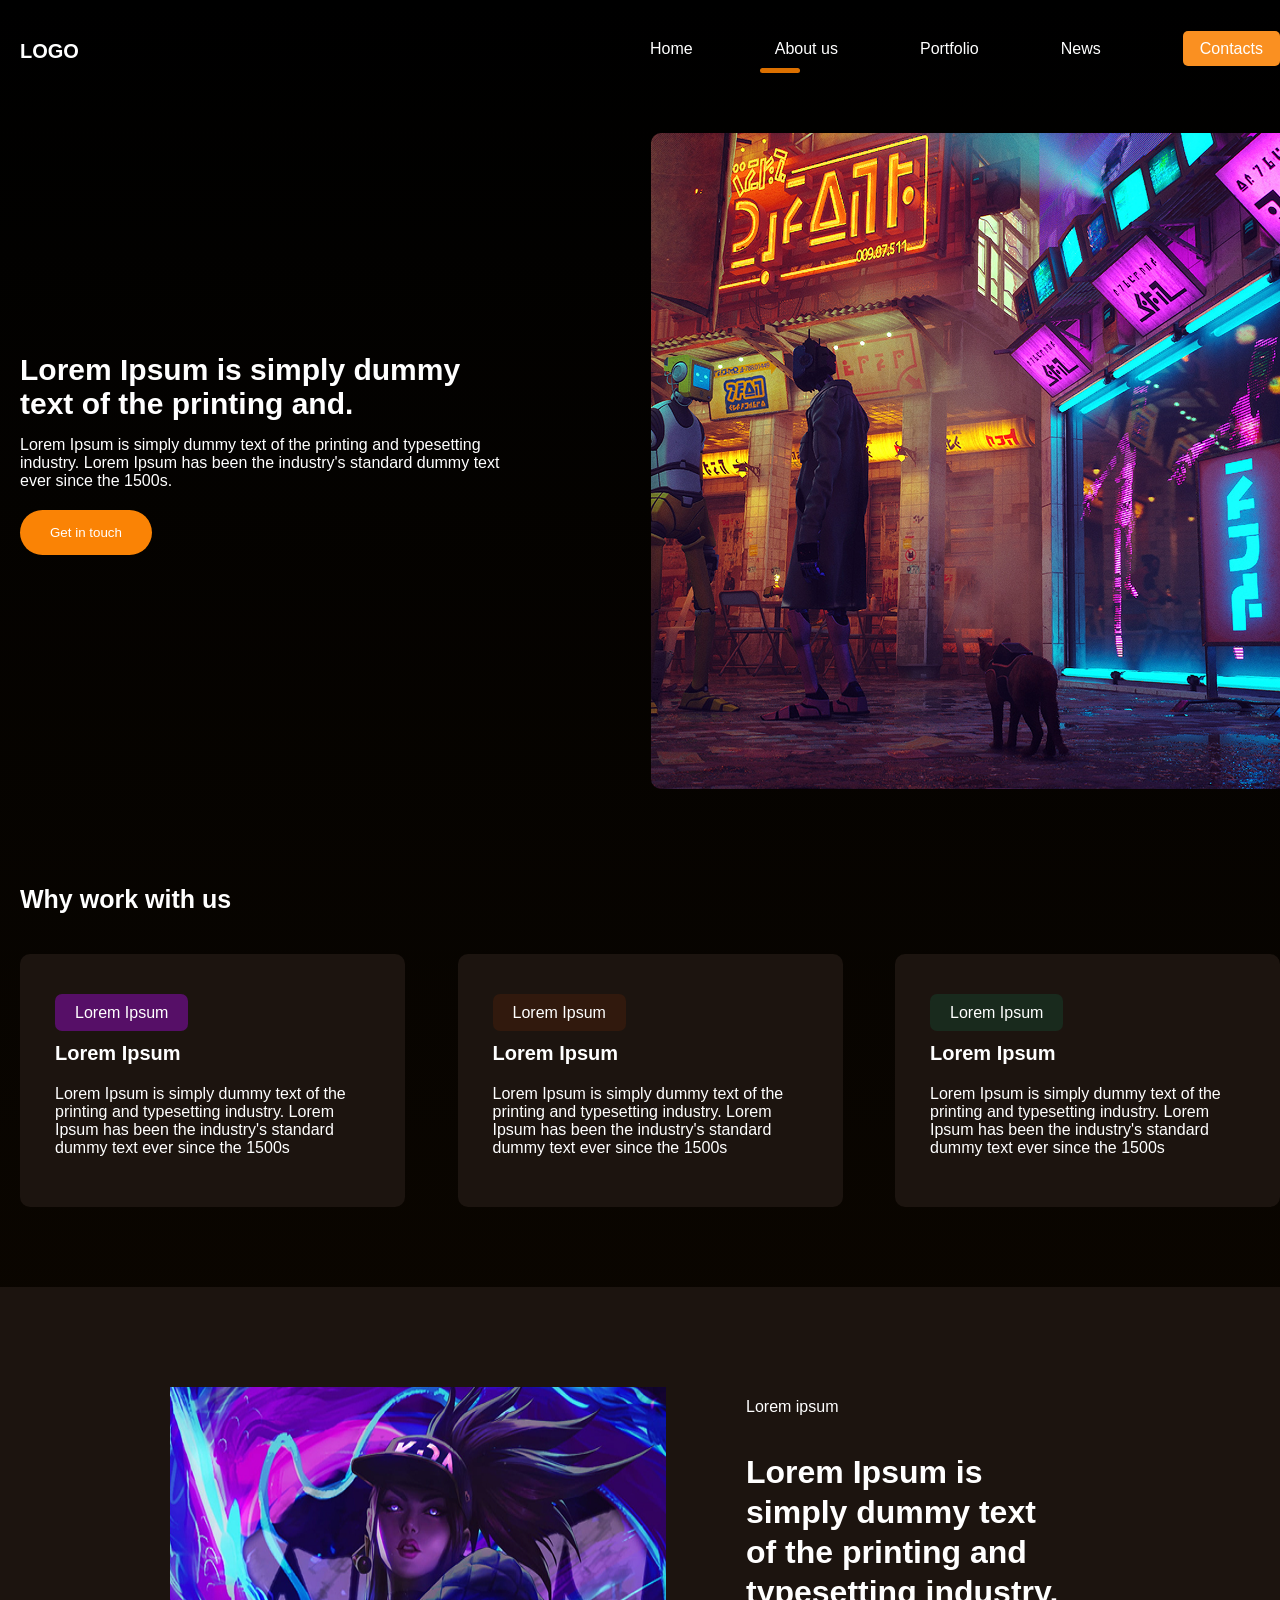
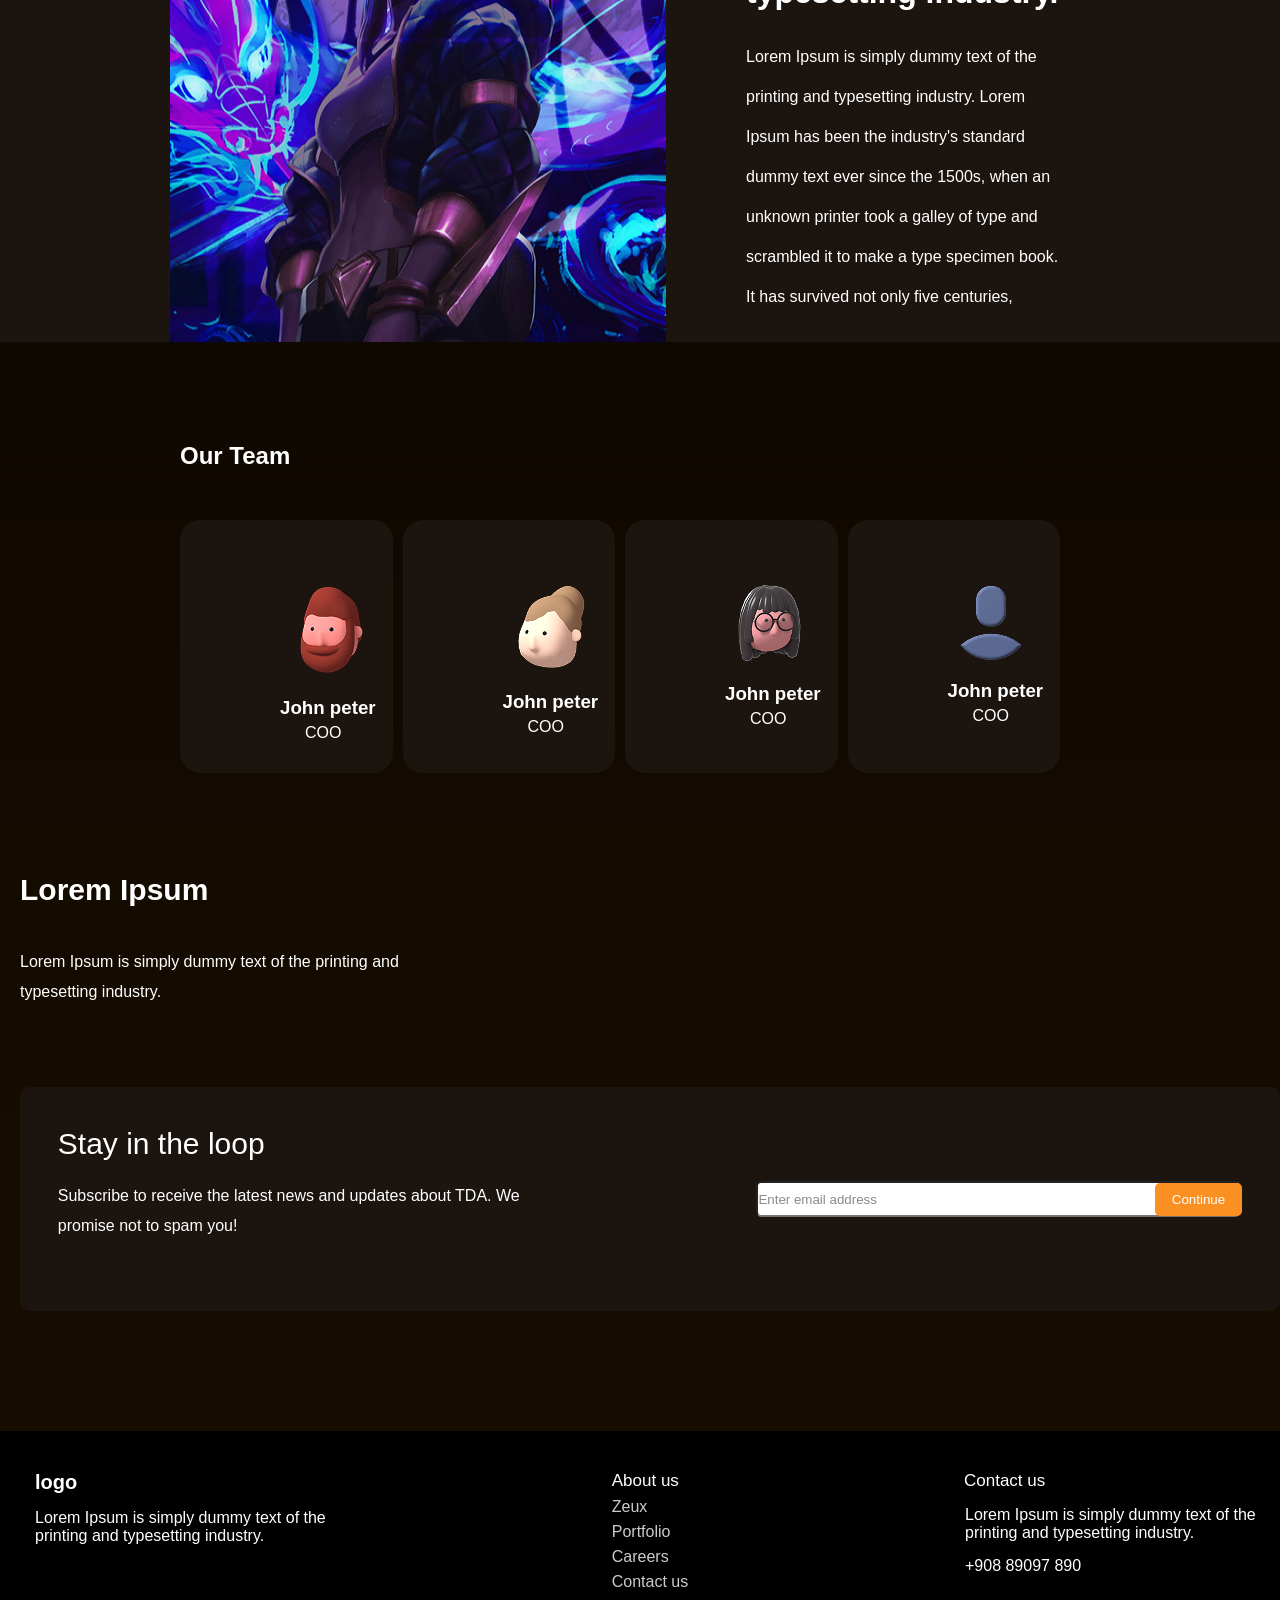
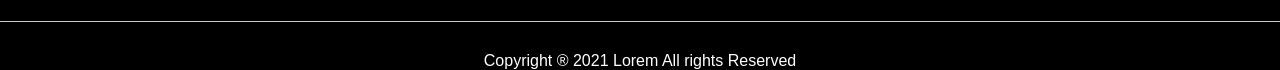
==== commit 5102c96d: "Merge remote-tracking branch 'origin/master'" ====
--- a/about.html
+++ b/about.html
@@ -14,7 +14,7 @@
                 <li><a href="index.html">Home</a></li>
                 <li class="active"><a href="about.html">About us</a></li>
                 <li><a href="Portfolio.html">Portfolio</a></li>
-                <li><a href="#">News</a></li>
+                <li><a href="news.html">News</a></li>
                 <li class="btn"><a href="contacts.html">Contacts</a></li>
             </ul>
         </nav>
--- a/style.css
+++ b/style.css
@@ -698,7 +698,36 @@
 .center .block3 button:hover{
     background: #b01414;
 }
-
+.center .block4{
+    display: flex;
+    width: 73%;
+    padding-left: 270px;
+    margin-top: 150px;
+
+}
+.center .block4 .block{
+    line-height: 25px;
+    margin-right: 70px;
+    width: 50%;
+}
+.center .block4 h1{
+    line-height: 40px;
+}
+.center .block4 p{
+    margin-top: 45px;
+}
+.center .block4 button{
+    background: #DC7000;
+    color: #fff;
+    margin-right: 600px;
+    margin-top: 190px;
+    padding: 13px 40px;
+    white-space: nowrap;
+}
+
+.center .block4 button:hover{
+    background: #b01414;
+}
 .next {
     width: 100%;
     background: #1C140F;
@@ -728,7 +757,7 @@
 .team .blocks{
     margin-top: 50px;
     display: flex;
-    width: 100%;
+    width: 80%;
 }
 .team .blocks .block1,
 .team .blocks .block2,
@@ -744,7 +773,7 @@
 .team .blocks .block2,
 .team .blocks .block3,
 .team .blocks .block4{
-    margin-left: 40px;
+    margin-left: 10px;
 }
 .team .blocks p{
     margin-left: 35px;
